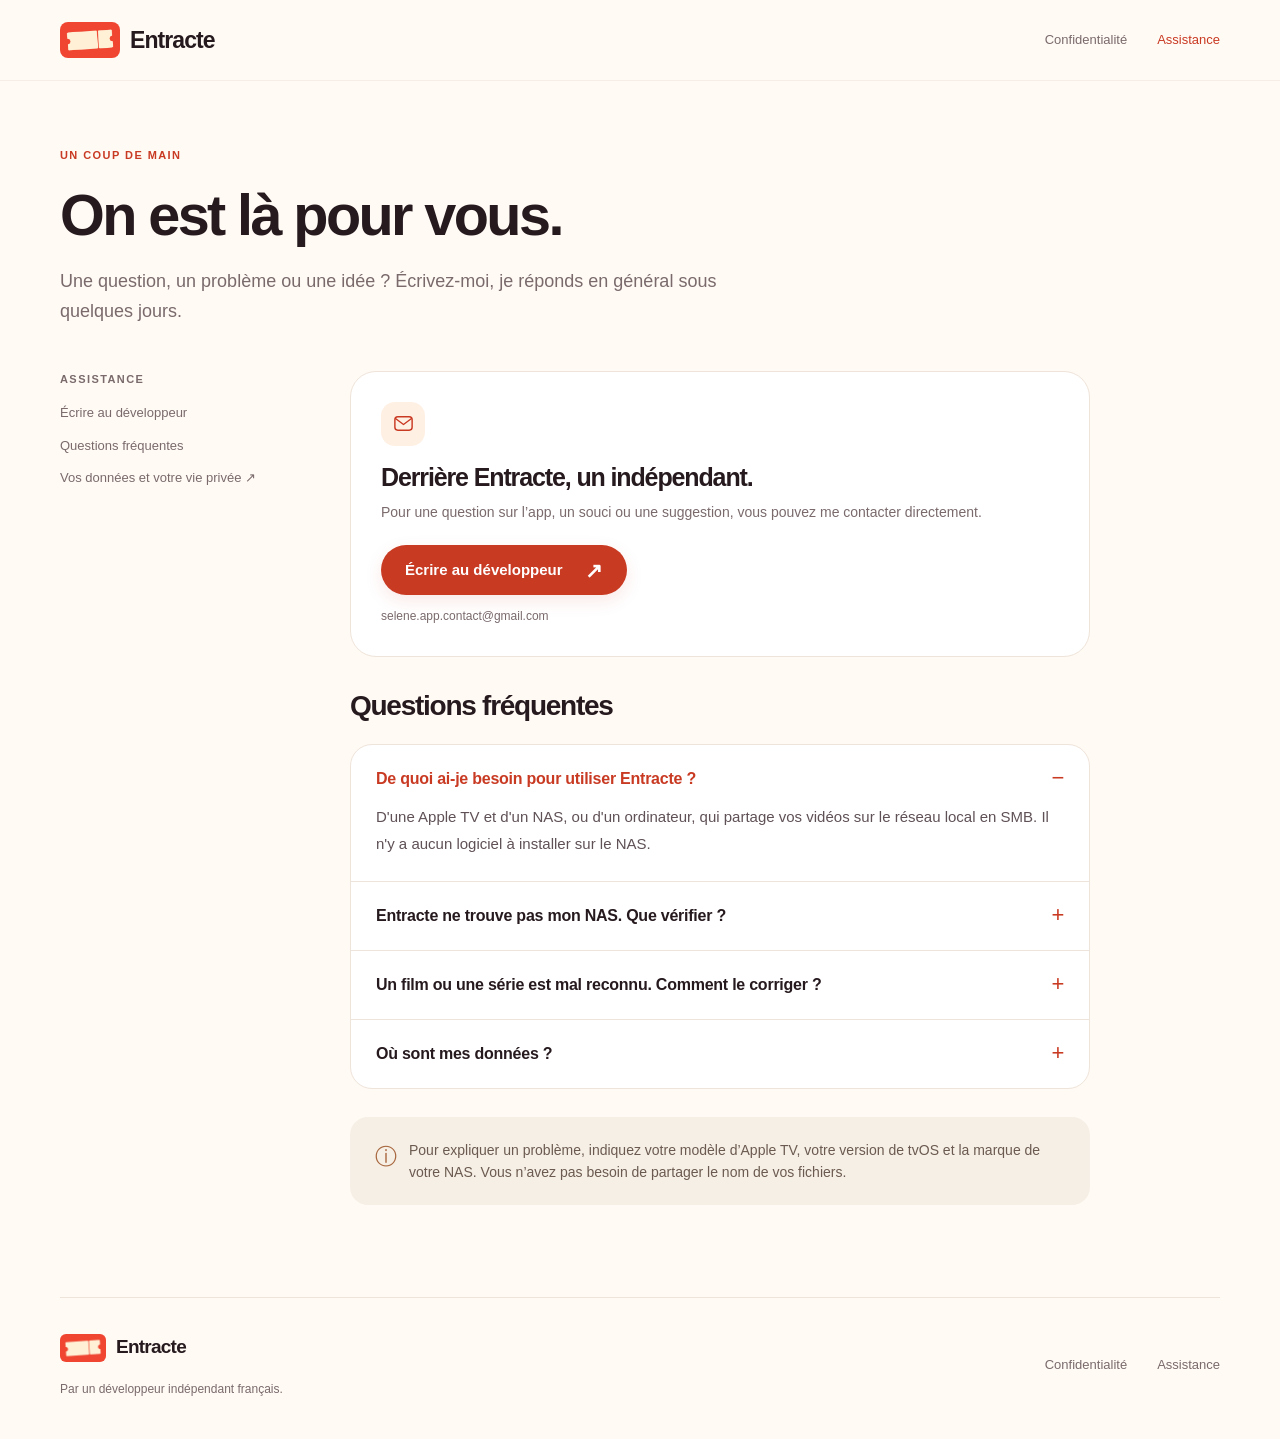
==== assistance.html @ fa2a349d "Publish site" ====
<!doctype html>
<html lang="fr">
    <head>
        <meta charset="utf-8" />
        <meta name="viewport" content="width=device-width, initial-scale=1" />
        <meta name="theme-color" content="#fffaf4" />
        <title>Entracte – Assistance</title>
        <meta
            name="description"
            content="Une question sur Entracte ? Écrivez au développeur ou consultez les questions fréquentes."
        />
        <link rel="icon" type="image/png" href="icon.png" />
        <link rel="stylesheet" href="style.css" />
    </head>
    <body>
        <a class="skip-link" href="#contenu">Aller au contenu</a>
        <header class="site-header">
            <div class="header-inner">
                <a class="brand" href="index.html" aria-label="Entracte, accueil"
                    ><img src="icon.png" alt="" width="60" height="36" />Entracte</a
                >
                <nav aria-label="Navigation principale">
                    <a href="confidentialite.html">Confidentialité</a>
                    <a href="assistance.html" aria-current="page">Assistance</a>
                </nav>
            </div>
        </header>

        <main id="contenu" class="document-main section-shell">
            <div class="document-heading">
                <p class="eyebrow">UN COUP DE MAIN</p>
                <h1>On est là pour vous.</h1>
                <p class="lead">
                    Une question, un problème ou une idée ? Écrivez-moi, je réponds en général sous quelques jours.
                </p>
            </div>
            <div class="document-layout">
                <aside class="document-index" aria-label="Rubriques d’assistance">
                    <p class="eyebrow">ASSISTANCE</p>
                    <nav aria-label="Navigation de l’assistance">
                        <a href="#contact">Écrire au développeur</a>
                        <a href="#questions">Questions fréquentes</a>
                        <a href="confidentialite.html">Vos données et votre vie privée ↗</a>
                    </nav>
                </aside>
                <div>
                    <section id="contact" class="contact-card" aria-labelledby="contact-title">
                        <div class="contact-icon" aria-hidden="true">
                            <svg viewBox="0 0 24 24">
                                <rect x="3" y="5" width="18" height="14" rx="3" />
                                <path d="m4 7 8 6 8-6" />
                            </svg>
                        </div>
                        <h2 id="contact-title">Derrière Entracte, un indépendant.</h2>
                        <p>
                            Pour une question sur l’app, un souci ou une suggestion, vous pouvez me contacter
                            directement.
                        </p>
                        <a class="button button-primary" href="mailto:selene.app.contact@gmail.com"
                            >Écrire au développeur <span aria-hidden="true">↗</span></a
                        >
                        <p class="contact-address">selene.app.contact@gmail.com</p>
                    </section>
                    <section id="questions" aria-labelledby="faq-title">
                        <h2 id="faq-title" class="faq-heading">Questions fréquentes</h2>
                        <div class="faq-list">
                            <details open>
                                <summary>De quoi ai-je besoin pour utiliser Entracte ?</summary>
                                <p>
                                    D'une Apple TV et d'un NAS, ou d'un ordinateur, qui partage vos vidéos sur le réseau
                                    local en SMB. Il n'y a aucun logiciel à installer sur le NAS.
                                </p>
                            </details>
                            <details>
                                <summary>Entracte ne trouve pas mon NAS. Que vérifier ?</summary>
                                <p>
                                    L'Apple TV et le NAS doivent être sur le même réseau. Au premier lancement, tvOS
                                    demande l'autorisation d'accéder au réseau local : si elle a été refusée,
                                    réactivez-la dans l'app Réglages de l'Apple TV, rubrique Apps, puis Entracte.
                                </p>
                            </details>
                            <details>
                                <summary>Un film ou une série est mal reconnu. Comment le corriger ?</summary>
                                <p>
                                    Ouvrez sa fiche et choisissez « Corriger la fiche » : vous y choisissez la bonne
                                    correspondance parmi les propositions, ainsi que l'affiche. Un nom de fichier contenant
                                    le titre et l'année donne les meilleurs résultats.
                                </p>
                            </details>
                            <details>
                                <summary>Où sont mes données ?</summary>
                                <p>
                                    Sur votre Apple TV pour la bibliothèque, sur votre NAS pour les vidéos. Le détail
                                    est dans la <a href="confidentialite.html">politique de confidentialité</a>.
                                </p>
                            </details>
                        </div>
                    </section>
                    <div class="help-note">
                        <span aria-hidden="true">ⓘ</span>
                        <p>
                            Pour expliquer un problème, indiquez votre modèle d’Apple TV, votre version de tvOS et la
                            marque de votre NAS. Vous n’avez pas besoin de partager le nom de vos fichiers.
                        </p>
                    </div>
                </div>
            </div>
        </main>

        <footer class="site-footer section-shell">
            <div>
                <a class="brand footer-brand" href="index.html"
                    ><img src="icon.png" alt="" width="46" height="28" />Entracte</a
                >
                <p>Par un développeur indépendant français.</p>
            </div>
            <nav aria-label="Liens utiles">
                <a href="confidentialite.html">Confidentialité</a><a href="assistance.html">Assistance</a>
            </nav>
        </footer>
    </body>
</html>
---- style.css ----
/* Shared identity: coral-red ticket, warm ivory, plum text. Same structure as the Selene site. */
:root {
  color-scheme: light;
  --background: #fffaf4;
  --surface: #fff;
  --text: #261a1f;
  --muted: #7a6a6c;
  --accent: #c93a23;
  --coral: #f04632;
  --blue: #c93a23;
  --border: #efe4da;
  --shell: 1160px;
  font-family: -apple-system, BlinkMacSystemFont, "Segoe UI", sans-serif;
  scroll-behavior: smooth;
  scroll-padding-top: 100px;
}
* { box-sizing: border-box; }
body { margin: 0; background: var(--background); color: var(--text); font-size: 17px; line-height: 1.6; -webkit-text-size-adjust: 100%; }
img { max-width: 100%; display: block; }
a { color: var(--accent); text-underline-offset: 4px; }
a:hover { text-decoration-thickness: 2px; }
a:focus-visible, summary:focus-visible { outline: 3px solid var(--blue); outline-offset: 6px; border-radius: 6px; }
h1, h2, h3, p, figure { margin: 0; }
h1, h2, h3 { line-height: 1.08; letter-spacing: -.045em; }
h1, h2 { font-weight: 750; }
p + p { margin-top: 1rem; }
.section-shell { width: min(var(--shell), calc(100% - 80px)); margin-inline: auto; }
.skip-link { position: fixed; top: 10px; left: 10px; z-index: 10; padding: 10px 18px; background: var(--surface); transform: translateY(-180%); }
.skip-link:focus { transform: translateY(0); }
.eyebrow { font-size: 11px; line-height: 1.5; letter-spacing: .13em; font-weight: 650; color: var(--muted); }
.status-dot { display: inline-block; flex: 0 0 auto; width: 7px; height: 7px; border-radius: 50%; background: var(--coral); }
.text-link { display: inline-flex; align-items: center; gap: 12px; font-size: 15px; font-weight: 600; text-decoration: none; }
.text-link:hover { text-decoration: underline; }
.text-link span { font-size: 20px; }
.button { display: inline-flex; gap: 22px; align-items: center; justify-content: center; min-height: 50px; padding: 12px 24px; border-radius: 100px; font-size: 15px; font-weight: 650; text-decoration: none; transition: transform .2s, background-color .2s, box-shadow .2s; }
.button-primary { color: white; background: var(--accent); box-shadow: 0 6px 18px #c93a231c; }
.button-primary:hover { background: #b0301b; transform: translateY(-2px); box-shadow: 0 9px 24px #c93a2326; }
.button-primary span { font-size: 21px; line-height: 1; }

/* Navigation and footer shared by all three pages. */
.site-header { position: sticky; top: 0; z-index: 5; background: #fffaf4df; border-bottom: 1px solid #efe4da8a; -webkit-backdrop-filter: blur(20px); backdrop-filter: blur(20px); }
.header-inner { width: min(var(--shell), calc(100% - 80px)); height: 80px; margin-inline: auto; display: flex; align-items: center; justify-content: space-between; gap: 24px; }
.brand { display: inline-flex; align-items: center; gap: 10px; font-size: 23px; font-weight: 700; letter-spacing: -.04em; color: var(--text); text-decoration: none; }
.site-header nav, .site-footer nav { display: flex; gap: 30px; align-items: center; }
.site-header nav a { color: var(--muted); font-size: 13px; text-decoration: none; padding-block: 12px; min-height: 44px; display: inline-flex; align-items: center; }
.site-header nav a:hover, .site-header nav a[aria-current="page"] { color: var(--accent); }
.site-footer { display: flex; justify-content: space-between; align-items: center; gap: 30px; border-top: 1px solid var(--border); padding-block: 34px 40px; }
.footer-brand { font-size: 19px; }
.site-footer p { font-size: 12px; color: var(--muted); margin-top: 10px; }
.site-footer nav a { font-size: 13px; text-decoration: none; color: var(--muted); }
.site-footer nav a:hover { color: var(--accent); }


/* Assistance and privacy: common document heading, readable article and index. */
.document-main { padding-block: 66px 92px; }
.document-heading { max-width: 800px; margin-bottom: 44px; }
.document-heading .eyebrow { color: var(--accent); }
.document-heading h1 { font-size: clamp(40px, 4.5vw, 60px); margin-top: 20px; }
.document-heading .lead { color: var(--muted); font-size: 18px; line-height: 1.7; max-width: 680px; margin-top: 20px; }
.updated { color: var(--muted); font-size: 12px; margin-top: 20px; }
.document-layout { display: grid; grid-template-columns: 220px minmax(0, 740px); gap: 70px; align-items: start; }
.document-index { position: sticky; top: 115px; }
.document-index .eyebrow { margin-bottom: 16px; }
.document-index nav { display: flex; flex-direction: column; gap: 13px; }
.document-index a { color: var(--muted); font-size: 13px; line-height: 1.5; text-decoration: none; }
.document-index a:hover { color: var(--accent); }
.article { min-width: 0; }
.article section { margin-top: 36px; scroll-margin-top: 105px; }
.article h2 { font-size: 23px; letter-spacing: -.025em; margin-bottom: 14px; line-height: 1.25; }
.article p, .article li { font-size: 15px; line-height: 1.85; color: #5f5156; }
.article ul { margin: 0; padding-left: 21px; }
.article li + li { margin-top: 7px; }
.article strong { color: var(--text); font-weight: 600; }
.summary-card { padding: 26px 30px; background: #fff0e4; border: 1px solid #ffe0cc; border-radius: 22px; }
.summary-card p { color: #6f5548; }
.summary-card .summary-title { font-size: 19px; font-weight: 650; line-height: 1.3; letter-spacing: -.02em; margin-bottom: 10px; color: var(--text); }
.contact-card { background: #fff; border: 1px solid var(--border); border-radius: 26px; padding: 30px; margin-bottom: 34px; }
.contact-card .contact-icon { width: 44px; height: 44px; border-radius: 14px; color: var(--accent); background: #fff0e4; display: grid; place-items: center; margin-bottom: 18px; }
.contact-icon svg { width: 23px; height: 23px; fill: none; stroke: currentColor; stroke-width: 1.5; stroke-linecap: round; stroke-linejoin: round; }
.contact-card h2 { margin-bottom: 10px; font-size: 25px; }
.contact-card p { color: var(--muted); font-size: 14px; max-width: 620px; }
.contact-card .button { margin-top: 22px; }
.contact-card .contact-address { font-size: 12px; margin-top: 12px; overflow-wrap: anywhere; }
.faq-heading { font-size: 28px; margin-bottom: 22px; }
.faq-list { border: 1px solid var(--border); background: #fff; border-radius: 22px; overflow: hidden; }
.faq-list details + details { border-top: 1px solid var(--border); }
.faq-list summary { list-style: none; cursor: pointer; padding: 22px 56px 22px 25px; position: relative; font-size: 16px; font-weight: 600; line-height: 1.5; letter-spacing: -.015em; }
.faq-list summary:focus-visible { outline-offset: -5px; border-radius: 10px; }
.faq-list summary::-webkit-details-marker { display: none; }
.faq-list summary::after { content: "+"; position: absolute; right: 25px; top: 20px; font-size: 22px; line-height: 1.2; font-weight: 400; color: var(--accent); }
.faq-list details[open] summary::after { content: "−"; }
.faq-list details[open] summary { color: var(--accent); padding-bottom: 12px; }
.faq-list details p { padding: 0 25px 24px; color: #5f5156; font-size: 15px; line-height: 1.8; }
.help-note { display: flex; align-items: flex-start; gap: 12px; background: #f6efe6; border-radius: 18px; padding: 22px 25px; margin-top: 28px; }
.help-note > span { flex: 0 0 auto; font-size: 22px; color: #a8683f; }
.help-note p { color: #6b5a4f; font-size: 14px; }

/* The tvOS icon is a 5:3 tile. */
.brand img { width: 60px; height: 36px; border-radius: 8px; }
.footer-brand img { width: 46px; height: 28px; border-radius: 6px; }

/* Landing: editorial introduction and real app screenshots on a TV. */
main { overflow-x: clip; }
.screen { padding: 6px; border-radius: 15px; background: #17100f; box-shadow: 0 0 0 1px #17100f33, 0 26px 46px -20px #5a1e1066, 0 3px 7px #2a1a1c26; }
.screen img { width: 100%; height: auto; border-radius: 10px; }
.hero { display: grid; grid-template-columns: .9fr 1.1fr; align-items: center; gap: 28px; padding-block: 58px 48px; }
.hero-copy { min-width: 0; animation: arrive .65s ease-out both; }
.hero-copy .eyebrow { display: flex; align-items: center; gap: 9px; font-size: 12px; letter-spacing: .025em; color: var(--accent); margin-bottom: 24px; }
.hero h1 { font-size: clamp(52px, 5.8vw, 76px); line-height: 1.04; letter-spacing: -.055em; }
.hero h1 span { color: #e0432c; }
.hero-description { max-width: 450px; color: var(--muted); font-size: 18px; line-height: 1.7; margin-top: 26px; }
.hero-actions { display: flex; align-items: center; gap: 20px; flex-wrap: wrap; margin-top: 30px; }
.availability { font-size: 12px; color: var(--muted); }
.hero-note { color: var(--muted); font-size: 12px; margin-top: 18px; }
.hero-art { position: relative; min-width: 0; height: 520px; isolation: isolate; }
.art-glow { position: absolute; z-index: -1; inset: -6% -14% -4% -8%; pointer-events: none; background: radial-gradient(ellipse at 58% 52%, #ffd9c7 0%, #ffe6d866 48%, transparent 72%); }
.hero-art .screen { position: absolute; animation: screen-arrive .85s .12s ease-out both; }
.screen-show { width: 76%; right: -5%; top: 6px; --angle: 3deg; transform: rotate(var(--angle)); }
.hero-art .screen-library { width: 86%; left: -3%; bottom: 44px; --angle: -2.5deg; transform: rotate(var(--angle)); animation-delay: .04s; }
.hero-ticket { position: absolute; width: 148px; height: auto; right: 3%; bottom: 8px; border-radius: 22px; transform: rotate(6deg); box-shadow: 0 18px 30px -14px #5a1e1080; animation: ticket-arrive .55s .5s cubic-bezier(.3, 1.5, .55, 1) both; }
.principles { display: flex; justify-content: space-between; align-items: center; gap: 24px; border-top: 1px solid var(--border); padding-block: 25px 38px; }
.principles p { display: flex; align-items: center; gap: 10px; font-size: 13px; color: var(--muted); margin: 0; }
.principles svg { flex: 0 0 auto; width: 20px; height: 20px; fill: none; stroke: #a0766a; stroke-width: 1.4; stroke-linecap: round; stroke-linejoin: round; }

/* Setup: three admission tickets on the app's dark curves. */
.session-section { color: #fff7ec; padding-block: 96px 104px; background:
  radial-gradient(70% 120% at 104% -12%, #8f3023 0 44%, transparent 44.2%),
  radial-gradient(86% 150% at 108% -18%, #4a1d1b 0 54%, transparent 54.2%),
  radial-gradient(104% 180% at 112% -24%, #2e1618 0 62%, transparent 62.2%),
  #1a1115; }
.session-heading { margin-bottom: 52px; }
.session-heading .eyebrow { color: #ff9a84; }
.session-heading h2 { font-size: clamp(42px, 5.4vw, 64px); margin-top: 20px; }
.session-heading h2 span { color: #ff9a84; }
.ticket-row { list-style: none; display: grid; grid-template-columns: repeat(3, 1fr); gap: 28px; padding: 0; margin: 0; }
.ticket-row li { min-width: 0; display: grid; filter: drop-shadow(0 18px 18px #0000006b); transition: transform .3s cubic-bezier(.3, 1.4, .55, 1); }
.ticket-row li:nth-child(1) { transform: rotate(-1.4deg); }
.ticket-row li:nth-child(2) { transform: rotate(.9deg) translateY(10px); }
.ticket-row li:nth-child(3) { transform: rotate(-.6deg); }
.ticket { --holes: radial-gradient(circle 14px at 0 calc(100% - 62px), #0000 13.5px, #000 14px) left / 51% 100% no-repeat, radial-gradient(circle 14px at 100% calc(100% - 62px), #0000 13.5px, #000 14px) right / 51% 100% no-repeat; --ink: #5f4b49; --dash: #2a1a1c33; display: flex; flex-direction: column; align-items: flex-start; padding: 28px 28px 0; border-radius: 22px; color: #2a1a1c; background: #fff0d6; -webkit-mask: var(--holes); mask: var(--holes); }
.ticket-stamp { padding: 3px 11px; border: 3px solid currentColor; border-radius: 8px; color: #b02f1a; font-size: 13px; font-weight: 800; line-height: 1.5; letter-spacing: .06em; transform: rotate(-3deg); }
.ticket-stamp.teal-stamp { color: #1f6470; }
.ticket h3 { font-size: 27px; line-height: 1.15; letter-spacing: -.03em; margin-top: 26px; }
.ticket h3 + p { font-size: 15px; line-height: 1.65; margin-block: 12px 24px; color: var(--ink); }
.ticket-stub { align-self: stretch; height: 62px; display: flex; align-items: center; margin: auto 0 0; border-top: 2px dashed var(--dash); font-size: 13px; font-weight: 600; color: var(--ink); }
.ticket-last { --ink: #fff0d6; --dash: #fff0d680; color: #fff7ec; background: #b9331e; }
.ticket-last .ticket-stamp { color: #fff0d6; }

/* Features: four panels, each with one capture. */
.features-section { padding-block: 110px 92px; }
.section-heading { text-align: center; margin-bottom: 48px; }
.section-heading h2 { font-size: 52px; margin-top: 20px; }
.feature-panels { display: grid; grid-template-columns: 1fr 1fr; gap: 24px; }
.feature-panel { min-width: 0; display: flex; flex-direction: column; justify-content: space-between; gap: 30px; padding: 40px; border-radius: 32px; }
.rose-panel { background: #ffeadf; }
.teal-panel { background: #e2f0ee; }
.sand-panel { background: #f6efe6; }
.paper-panel { background: #fff0d6; }
.panel-copy h3 { font-size: 32px; }
.panel-copy p { color: #6b5a57; font-size: 15px; max-width: 400px; margin-top: 16px; }

/* Privacy and the release state, without an inactive download button. */
.privacy-section { padding-bottom: 96px; }
.privacy-panel { display: grid; grid-template-columns: .55fr 1fr; gap: 50px; align-items: center; padding: 65px 80px; border-radius: 32px; background: #fff0e4; }
.privacy-symbol { width: 150px; height: 150px; display: grid; place-items: center; justify-self: center; background: #ffffffc9; border: 1px solid #fff; border-radius: 40px; transform: rotate(-8deg); box-shadow: 0 18px 38px -18px #c93a2340; }
.privacy-symbol svg { width: 76px; height: 76px; fill: none; stroke: var(--accent); stroke-width: 2.7; stroke-linecap: round; stroke-linejoin: round; }
.privacy-copy h2 { font-size: 44px; margin-block: 18px; }
.privacy-copy p:not(.eyebrow) { color: #6f5548; font-size: 15px; max-width: 520px; }
.privacy-copy .text-link { margin-top: 22px; }
.closing { text-align: center; padding-block: 0 100px; }
.closing-screen { width: min(640px, 100%); margin: 0 auto 46px; transform: rotate(-1deg); }
.closing h2 { font-size: 46px; }
.closing > p { color: var(--muted); font-size: 15px; max-width: 480px; margin: 18px auto 0; }
.release-pill { display: inline-flex; align-items: center; gap: 10px; background: #fff; border: 1px solid var(--border); border-radius: 100px; padding: 10px 18px; font-size: 12px; color: var(--muted); margin-top: 24px; }

@media (hover: hover) {
  .ticket-row li:hover { transform: translateY(-8px) rotate(-1.2deg) scale(1.02); }
}
@media (max-width: 1100px) {
  .hero h1 { font-size: 60px; }
  .hero-art { height: 450px; }
  .hero-ticket { width: 124px; border-radius: 18px; }
  .ticket-row { gap: 18px; }
  .ticket { padding-inline: 22px; }
  .ticket h3 { font-size: 24px; }
  .feature-panel { padding: 30px; }
  .privacy-panel { padding: 55px; }
  .privacy-copy h2 { font-size: 36px; }
  .document-layout { grid-template-columns: 180px minmax(0, 1fr); gap: 45px; }
}
@media (max-width: 900px) {
  .hero { grid-template-columns: minmax(0, 1fr); text-align: center; padding-top: 50px; gap: 40px; }
  .hero-copy .eyebrow, .hero-actions { justify-content: center; }
  .hero h1 { font-size: 68px; }
  .hero-description { max-width: 540px; margin-inline: auto; }
  .hero-art { width: 620px; max-width: 100%; height: 480px; margin-inline: auto; }
  .screen-show { right: 0; }
  .hero-art .screen-library { left: 0; }
  .principles { gap: 18px; }
  .principles p { font-size: 12px; }
  .session-section { padding-block: 72px 80px; }
  .session-heading { text-align: center; margin-bottom: 40px; }
  .ticket-row { grid-template-columns: minmax(0, 480px); justify-content: center; gap: 22px; }
  .ticket h3 { font-size: 27px; }
  .ticket-row li:nth-child(2) { transform: rotate(.9deg); }
  .panel-copy h3 { font-size: 27px; }
  .privacy-panel { grid-template-columns: minmax(0, 1fr); padding: 50px; gap: 30px; }
  .privacy-symbol { width: 110px; height: 110px; border-radius: 32px; justify-self: start; }
  .privacy-symbol svg { width: 58px; height: 58px; }
  .privacy-copy h2 { font-size: 38px; }
  .document-layout { grid-template-columns: 1fr; max-width: 760px; gap: 30px; }
  .document-index { position: static; }
  .document-index nav { flex-direction: row; flex-wrap: wrap; gap: 10px 22px; padding-bottom: 24px; border-bottom: 1px solid var(--border); }
  .document-index .eyebrow { display: none; }
}
@media (max-width: 640px) {
  .section-shell, .header-inner { width: calc(100% - 40px); }
  .header-inner { height: 70px; gap: 12px; }
  .brand { font-size: 21px; gap: 8px; }
  .site-header nav { gap: 17px; }
  .site-header nav a { font-size: 11px; }
  .hero { padding-top: 40px; gap: 28px; }
  .hero-copy .eyebrow { margin-bottom: 19px; }
  .hero h1 { font-size: clamp(42px, 12.6vw, 66px); }
  .hero-description { font-size: 16px; margin-top: 21px; max-width: 360px; }
  .hero-actions { gap: 14px; flex-direction: column; margin-top: 25px; }
  .hero-art { height: 74vw; }
  .screen { padding: 4px; border-radius: 10px; }
  .screen img { border-radius: 7px; }
  .hero-art .screen-library { bottom: 9vw; }
  .hero-ticket { width: 22vw; right: 0; bottom: 0; border-radius: 12px; }
  .principles { flex-direction: column; align-items: flex-start; gap: 14px; padding-block: 24px 32px; }
  .session-section { padding-block: 60px 64px; }
  .session-heading { text-align: left; margin-bottom: 32px; }
  .session-heading h2 { font-size: clamp(38px, 11vw, 52px); }
  .features-section { padding-block: 65px 55px; }
  .section-heading { margin-bottom: 30px; text-align: left; }
  .section-heading h2 { font-size: clamp(34px, 10vw, 42px); }
  .feature-panels { grid-template-columns: minmax(0, 1fr); gap: 18px; }
  .feature-panel { padding: 26px 22px 22px; gap: 24px; border-radius: 25px; }
  .panel-copy h3 { font-size: 27px; }
  .panel-copy p { font-size: 14px; }
  .privacy-section { padding-bottom: 60px; }
  .privacy-panel { padding: 35px 28px; gap: 28px; border-radius: 25px; }
  .privacy-symbol { width: 88px; height: 88px; border-radius: 25px; }
  .privacy-symbol svg { width: 46px; height: 46px; }
  .privacy-copy h2 { font-size: clamp(30px, 8.8vw, 38px); }
  .privacy-copy h2 br { display: none; }
  .privacy-copy p:not(.eyebrow) { font-size: 14px; }
  .privacy-copy .text-link { font-size: 13px; }
  .closing { padding-bottom: 65px; }
  .closing-screen { margin-bottom: 34px; }
  .closing h2 { font-size: clamp(30px, 9.4vw, 38px); }
  .closing > p { font-size: 14px; }
  .site-footer { flex-direction: column; align-items: flex-start; }
}
@media (max-width: 360px) {
  .section-shell, .header-inner { width: calc(100% - 32px); }
  .site-header nav { gap: 11px; }
  .site-header nav a { font-size: 10px; }
  .ticket h3 { font-size: 24px; }
  .privacy-panel { padding: 30px 22px; }
}

/* Entry motion is brief and never gates reading or navigation. */
@keyframes arrive { from { opacity: 0; transform: translateY(12px); } to { opacity: 1; transform: translateY(0); } }
@keyframes screen-arrive { from { opacity: 0; transform: translateY(18px) rotate(var(--angle)); } to { opacity: 1; transform: translateY(0) rotate(var(--angle)); } }
@keyframes ticket-arrive { from { opacity: 0; transform: translateY(26px) rotate(-8deg) scale(.82); } to { opacity: 1; transform: rotate(6deg); } }
@media (prefers-reduced-motion: reduce) {
  :root { scroll-behavior: auto; }
  *, *::before, *::after { animation: none !important; transition: none !important; }
}
@media (prefers-reduced-transparency: reduce) {
  .site-header { background: var(--background); backdrop-filter: none; -webkit-backdrop-filter: none; }
}
@media print {
  .site-header { position: static; }
  .skip-link, .document-index, .hero-art, .site-footer nav { display: none; }
  .document-layout { display: block; }
  .section-shell, .header-inner { width: 100%; }
  .article section, .summary-card { break-inside: avoid; }
  body { background: white; }
}
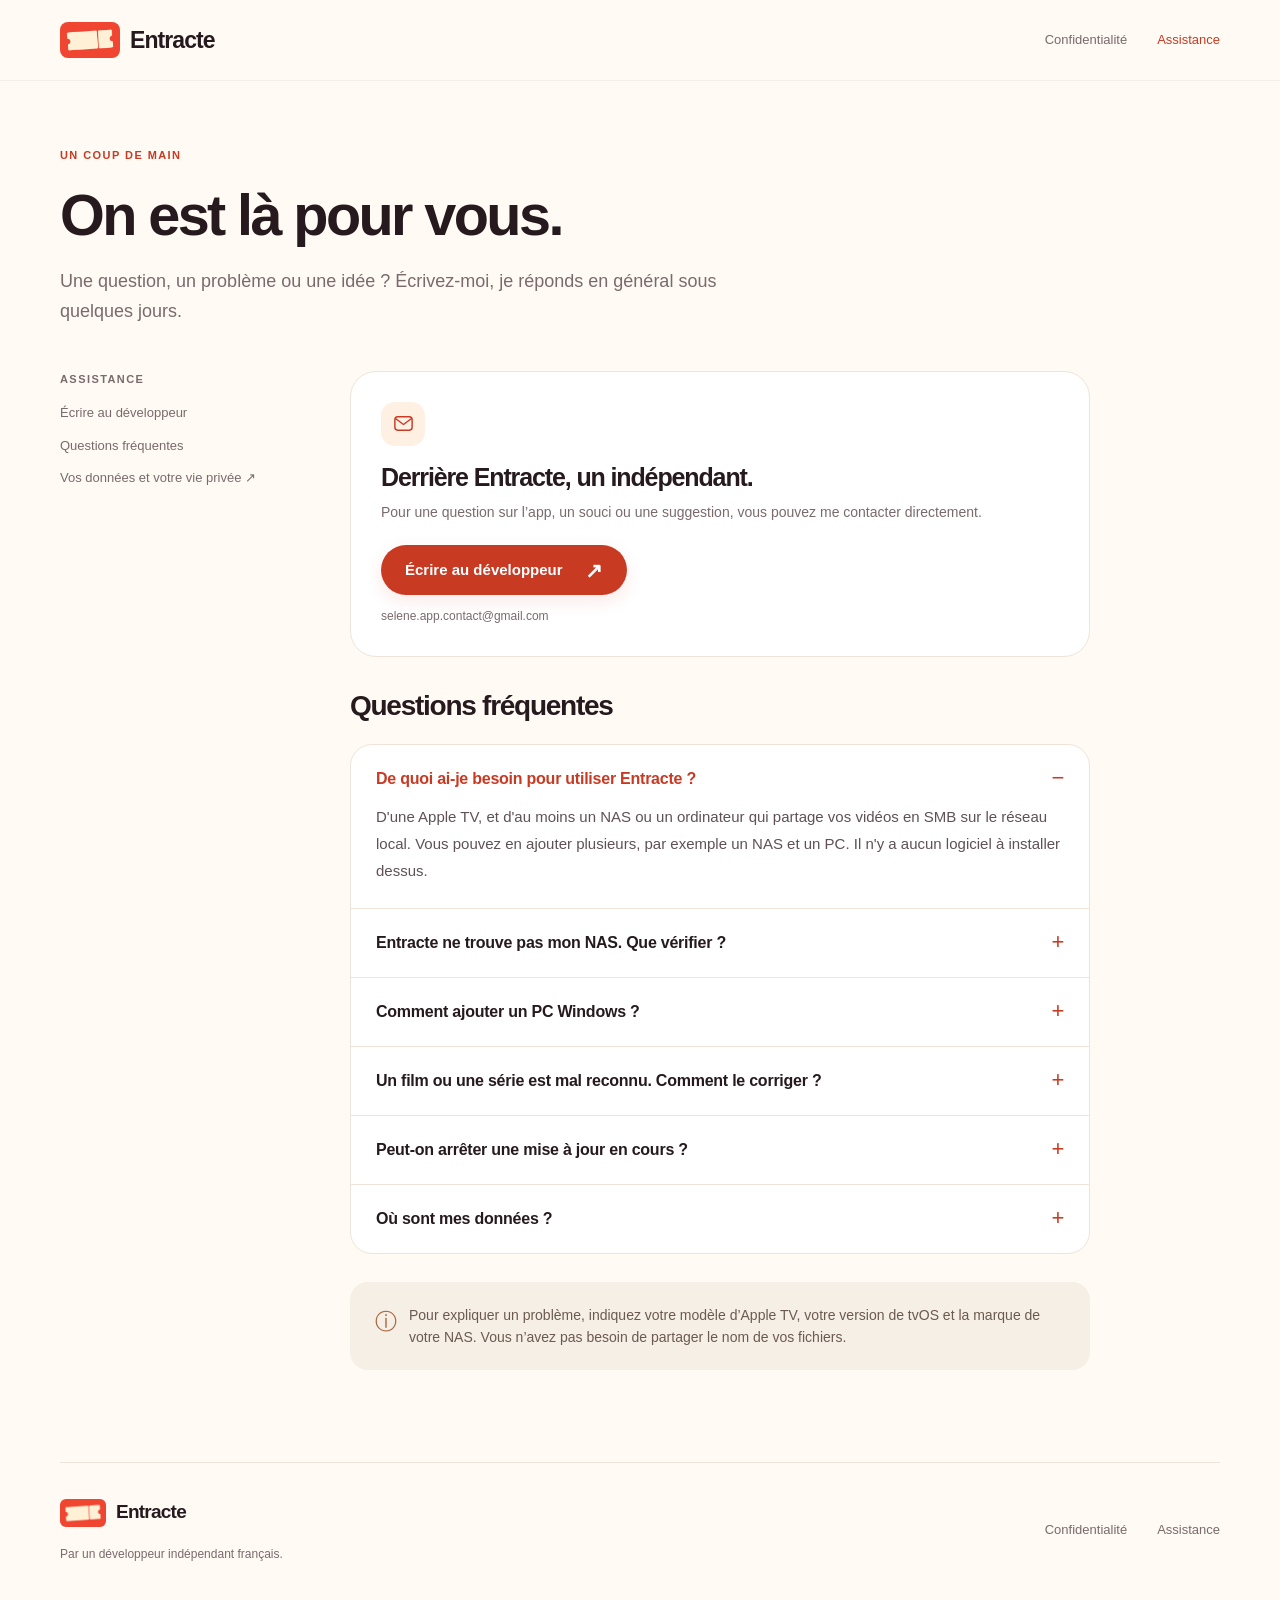
==== commit 63c5096d: "Publish site" ====
--- a/assistance.html
+++ b/assistance.html
@@ -67,8 +67,9 @@
                             <details open>
                                 <summary>De quoi ai-je besoin pour utiliser Entracte ?</summary>
                                 <p>
-                                    D'une Apple TV et d'un NAS, ou d'un ordinateur, qui partage vos vidéos sur le réseau
-                                    local en SMB. Il n'y a aucun logiciel à installer sur le NAS.
+                                    D'une Apple TV, et d'au moins un NAS ou un ordinateur qui partage vos vidéos en SMB
+                                    sur le réseau local. Vous pouvez en ajouter plusieurs, par exemple un NAS et un PC.
+                                    Il n'y a aucun logiciel à installer dessus.
                                 </p>
                             </details>
                             <details>
@@ -80,11 +81,30 @@
                                 </p>
                             </details>
                             <details>
+                                <summary>Comment ajouter un PC Windows ?</summary>
+                                <p>
+                                    Un PC n'apparaît pas toujours tout seul. Ajoutez-le à la main avec son nom, celui
+                                    affiché dans Paramètres > Système > Informations système. Si ça ne passe pas,
+                                    utilisez son adresse IP. Le dossier doit être partagé sur le réseau. Avec un compte
+                                    Microsoft, l'utilisateur est votre adresse e-mail et le mot de passe celui du
+                                    compte, pas le code PIN.
+                                </p>
+                            </details>
+                            <details>
                                 <summary>Un film ou une série est mal reconnu. Comment le corriger ?</summary>
                                 <p>
-                                    Ouvrez sa fiche et choisissez « Corriger la fiche » : vous y choisissez la bonne
-                                    correspondance parmi les propositions, ainsi que l'affiche. Un nom de fichier contenant
-                                    le titre et l'année donne les meilleurs résultats.
+                                    Les vidéos qu'Entracte n'a pas su reconnaître sont dans la rangée "À vérifier".
+                                    Ouvrez la fiche et choisissez "Corriger la fiche" : le nom du dossier et du fichier
+                                    restent affichés en haut, et vous choisissez la bonne correspondance et l'affiche.
+                                    Pour une série, une case applique la correction aux autres fichiers non reconnus du
+                                    même dossier. Vous pouvez aussi renommer le titre ou changer ses catégories.
+                                </p>
+                            </details>
+                            <details>
+                                <summary>Peut-on arrêter une mise à jour en cours ?</summary>
+                                <p>
+                                    Oui, à tout moment, avec "Arrêter la mise à jour" dans les Réglages d'Entracte.
+                                    Pendant une mise à jour, l'Apple TV ne se met pas en veille.
                                 </p>
                             </details>
                             <details>
